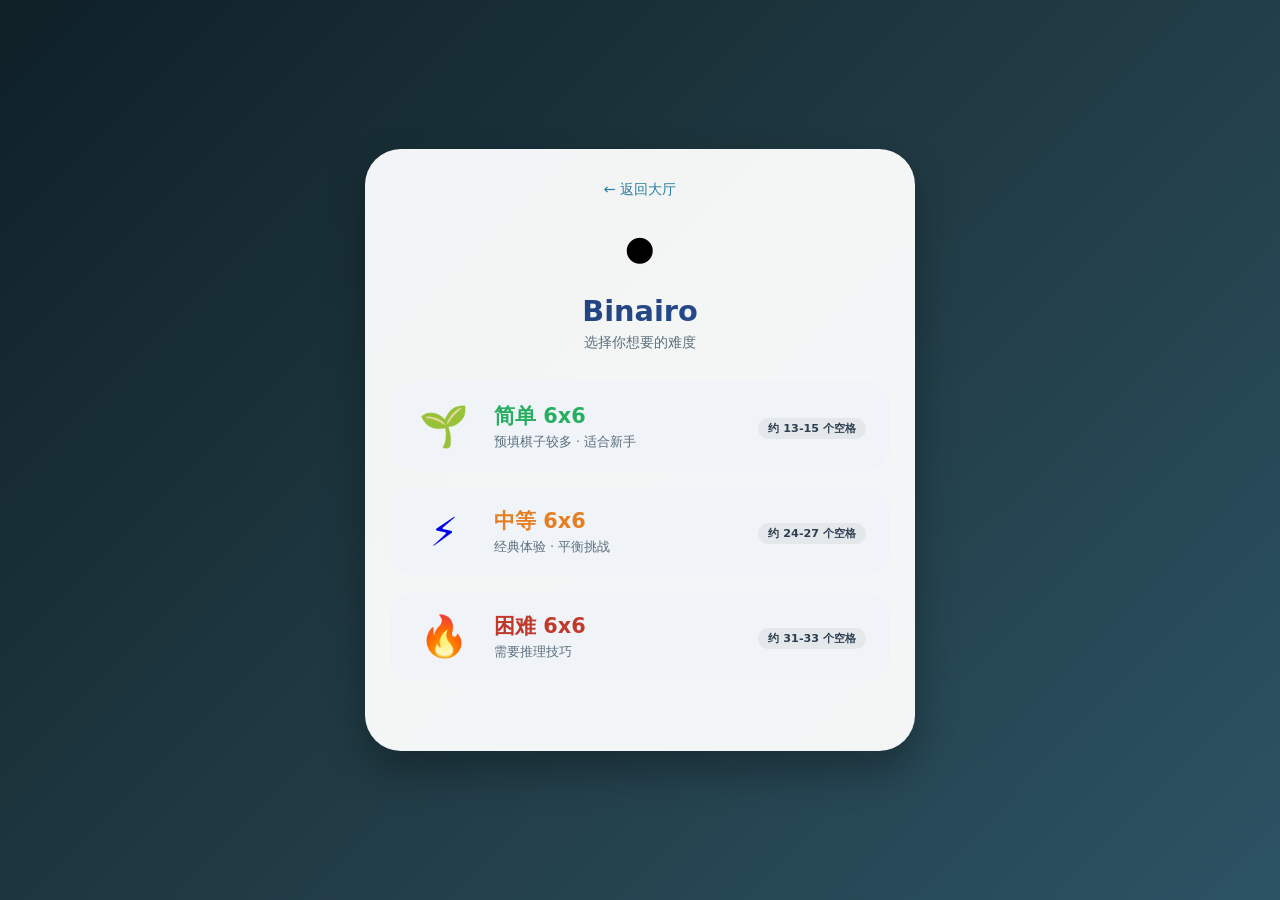
==== games/binairo/difficulty-select.html @ b173bc82 "Added new game: Binairo." ====
<!--
  Copyright (C) 2026 Lele

  This program is free software: you can redistribute it and/or modify
  it under the terms of the GNU General Public License as published by
  the Free Software Foundation, either version 3 of the License, or
  (at your option) any later version.

  This program is distributed in the hope that it will be useful,
  but WITHOUT ANY WARRANTY; without even the implied warranty of
  MERCHANTABILITY or FITNESS FOR A PARTICULAR PURPOSE.  See the
  GNU General Public License for more details.

  You should have received a copy of the GNU General Public License
  along with this program.  If not, see <https://www.gnu.org/licenses/>.
-->

<!DOCTYPE html>
<html lang="zh-CN">
<head>
  <meta charset="UTF-8">
  <meta name="viewport" content="width=device-width, initial-scale=1.0, user-scalable=no">
  <title>选择难度 | Binario</title>
  <link rel="stylesheet" href="difficulty.css?v=20260518_1">
  <link rel="icon" type="image/png" href="../../images/site-icon.png">
</head>
<body>
  <div class="container">
    <a href="../../index.html" class="back-link">← 返回大厅</a>

    <div class="game-icon">⚫</div>
    <h1>Binairo</h1>
    <p class="subtitle">选择你想要的难度</p>

    <div class="difficulty-options">
      <a href="game.html?diff=easy" class="difficulty-card easy">
        <div class="diff-icon">🌱</div>
        <div class="diff-info">
          <h3>简单 6x6</h3>
          <p>预填棋子较多 · 适合新手</p>
        </div>
        <div class="diff-stats">
          <span>约 13-15 个空格</span>
        </div>
      </a>

      <a href="game.html?diff=medium" class="difficulty-card medium">
        <div class="diff-icon">⚡</div>
        <div class="diff-info">
          <h3>中等 6x6</h3>
          <p>经典体验 · 平衡挑战</p>
        </div>
        <div class="diff-stats">
          <span>约 24-27 个空格</span>
        </div>
      </a>

      <a href="game.html?diff=hard" class="difficulty-card expert">
        <div class="diff-icon">🔥</div>
        <div class="diff-info">
          <h3>困难 6x6</h3>
          <p>需要推理技巧</p>
        </div>
        <div class="diff-stats">
          <span>约 31-33 个空格</span>
        </div>
      </a>

    </div>
  </div>

</body>
</html>
---- games/binairo/difficulty.css ----
/*
 * Copyright (C) 2026 Lele
 * 
 * This program is free software: you can redistribute it and/or modify
 * it under the terms of the GNU General Public License as published by
 * the Free Software Foundation, either version 3 of the License, or
 * (at your option) any later version.
 * 
 * This program is distributed in the hope that it will be useful,
 * but WITHOUT ANY WARRANTY; without even the implied warranty of
 * MERCHANTABILITY or FITNESS FOR A PARTICULAR PURPOSE.  See the
 * GNU General Public License for more details.
 * 
 * You should have received a copy of the GNU General Public License
 * along with this program.  If not, see <https://www.gnu.org/licenses/>.
 */

 * {
    margin: 0;
    padding: 0;
    box-sizing: border-box;
  }
  
  body {
    font-family: 'Segoe UI', 'Poppins', system-ui, -apple-system, sans-serif;
    background: linear-gradient(135deg, #0f2027, #203a43, #2c5364);
    min-height: 100vh;
    display: flex;
    justify-content: center;
    align-items: center;
    padding: 20px;
  }
  
  .container {
    background: rgba(255, 255, 255, 0.95);
    border-radius: 36px;
    padding: 30px 25px 40px;
    box-shadow: 0 20px 40px rgba(0, 0, 0, 0.3);
    max-width: 550px;
    width: 100%;
    text-align: center;
  }
  
  .back-link {
    display: inline-flex;
    align-items: center;
    gap: 6px;
    color: #2c7da0;
    text-decoration: none;
    font-size: 0.9rem;
    margin-bottom: 20px;
    transition: 0.2s;
  }
  
  .back-link:hover {
    color: #1f5068;
    transform: translateX(-3px);
  }
  
  .game-icon {
    font-size: 3.5rem;
    margin-bottom: 10px;
  }
  
  h1 {
    font-size: 1.8rem;
    background: linear-gradient(135deg, #1e3c72, #2a5298);
    background-clip: text;
    -webkit-background-clip: text;
    color: transparent;
    margin-bottom: 6px;
  }
  
  .subtitle {
    color: #5a6e7c;
    font-size: 0.85rem;
    margin-bottom: 30px;
  }
  
  .difficulty-options {
    display: flex;
    flex-direction: column;
    gap: 16px;
    margin-bottom: 30px;
  }
  
  .difficulty-card {
    display: flex;
    align-items: center;
    gap: 20px;
    background: #f0f4f8;
    border-radius: 24px;
    padding: 18px 22px;
    text-decoration: none;
    transition: all 0.2s ease;
    border: 2px solid transparent;
  }
  
  .difficulty-card:hover {
    transform: translateX(6px);
    background: #e8edf2;
  }
  
  .difficulty-card.easy:hover {
    border-color: #2ecc71;
  }
  .difficulty-card.medium:hover {
    border-color: #f39c12;
  }
  .difficulty-card.hard:hover {
    border-color: #e67e22;
  }
  .difficulty-card.expert:hover {
    border-color: #e74c3c;
  }
  
  .diff-icon {
    font-size: 2.5rem;
    width: 60px;
    text-align: center;
  }
  
  .diff-info {
    flex: 1;
    text-align: left;
  }
  
  .diff-info h3 {
    font-size: 1.3rem;
    margin-bottom: 4px;
  }
  
  .difficulty-card.easy .diff-info h3 { color: #27ae60; }
  .difficulty-card.medium .diff-info h3 { color: #e67e22; }
  .difficulty-card.hard .diff-info h3 { color: #e67e22; }
  .difficulty-card.expert .diff-info h3 { color: #c0392b; }
  
  .diff-info p {
    font-size: 0.8rem;
    color: #5a6e7c;
  }
  
  .diff-stats span {
    background: rgba(0, 0, 0, 0.05);
    padding: 4px 10px;
    border-radius: 30px;
    font-size: 0.7rem;
    font-weight: bold;
    color: #2c3e50;
    white-space: nowrap;
  }
  
  .info-text {
    background: #eef2f5;
    border-radius: 20px;
    padding: 12px 16px;
    font-size: 0.8rem;
    color: #2c3e50;
  }
  
  @media (max-width: 500px) {
    .container {
      padding: 20px 16px 30px;
    }
    
    .difficulty-card {
      padding: 14px 16px;
      gap: 12px;
    }
    
    .diff-icon {
      font-size: 2rem;
      width: 45px;
    }
    
    .diff-info h3 {
      font-size: 1.1rem;
    }
    
    .diff-info p {
      font-size: 0.7rem;
    }
    
    .diff-stats span {
      font-size: 0.6rem;
      padding: 3px 8px;
    }
  }
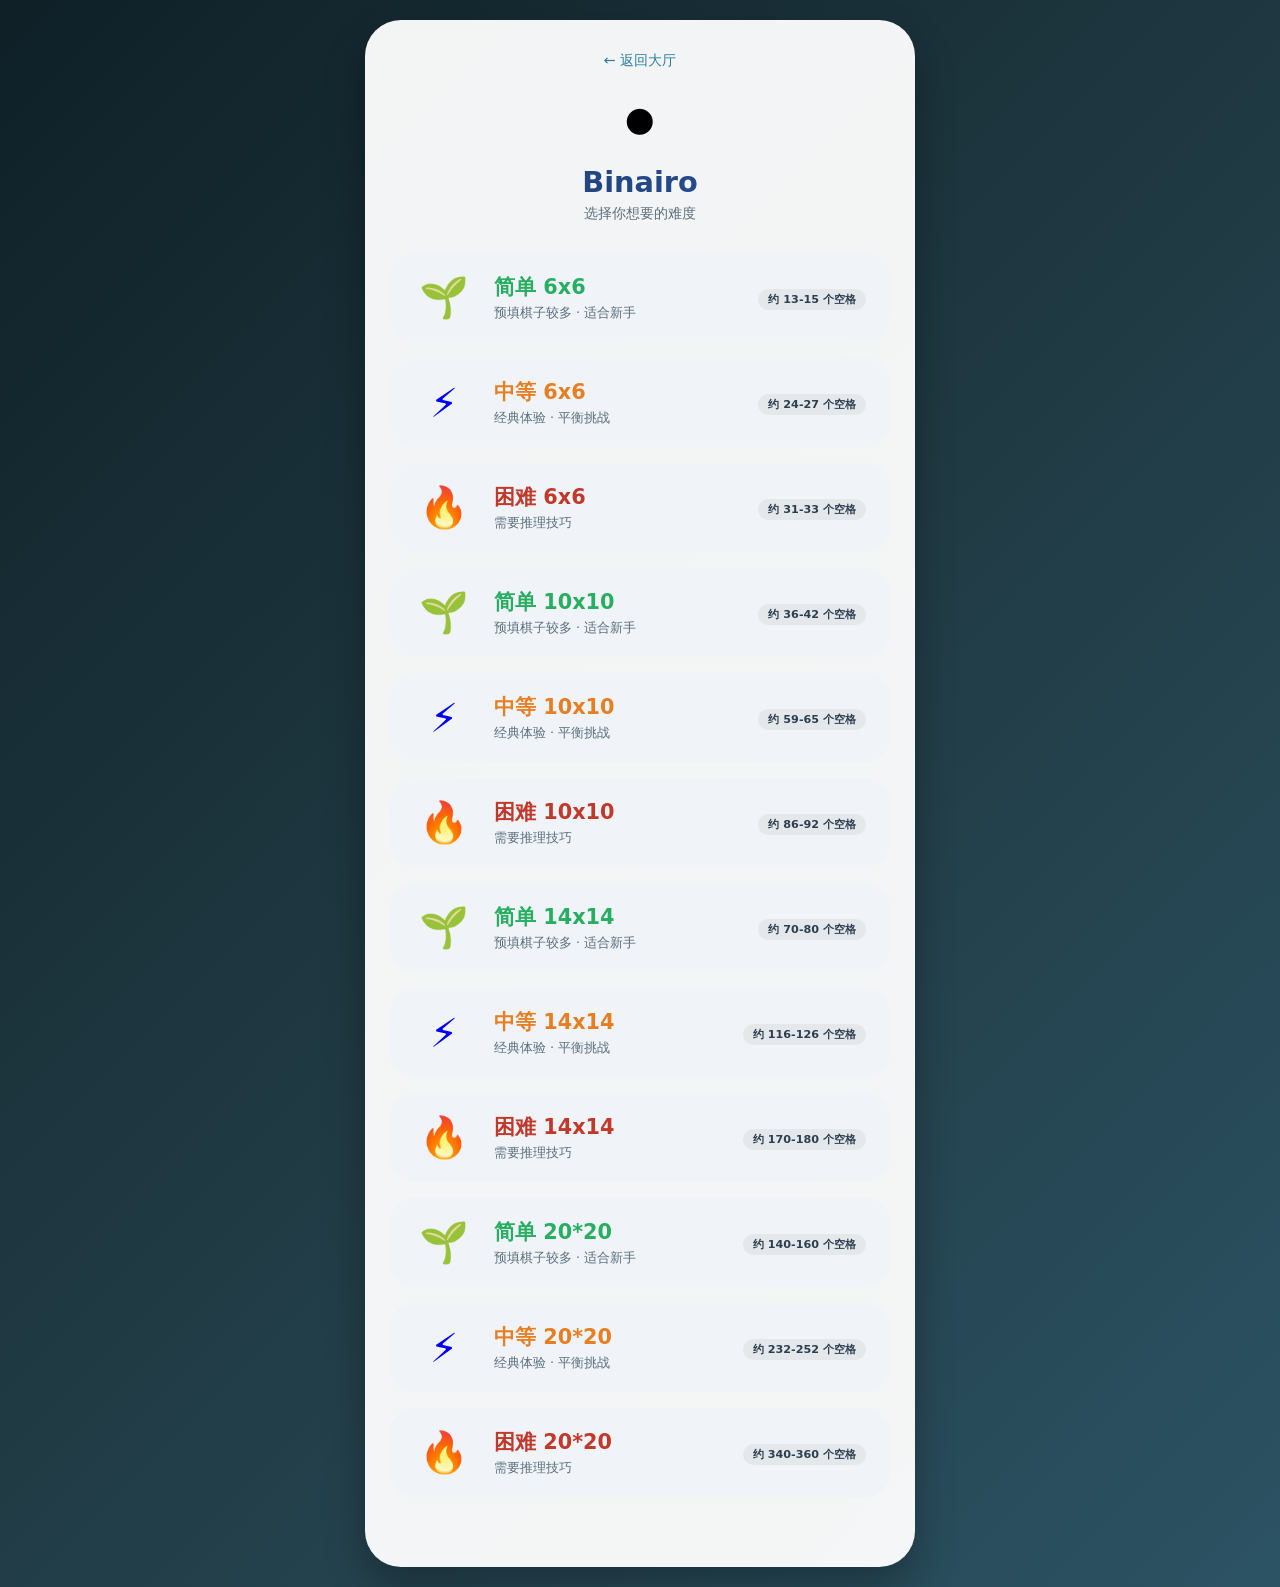
==== commit fbdcf51e: "Binairo: Added more size options." ====
--- a/games/binairo/difficulty-select.html
+++ b/games/binairo/difficulty-select.html
@@ -33,6 +33,7 @@
     <p class="subtitle">选择你想要的难度</p>
 
     <div class="difficulty-options">
+      <!-- 6x6 -->
       <a href="game.html?diff=easy" class="difficulty-card easy">
         <div class="diff-icon">🌱</div>
         <div class="diff-info">
@@ -66,6 +67,107 @@
         </div>
       </a>
 
+      <!-- 10x10 -->
+      <a href="game.html?diff=easy&size=10" class="difficulty-card easy">
+        <div class="diff-icon">🌱</div>
+        <div class="diff-info">
+          <h3>简单 10x10</h3>
+          <p>预填棋子较多 · 适合新手</p>
+        </div>
+        <div class="diff-stats">
+          <span>约 36-42 个空格</span>
+        </div>
+      </a>
+
+      <a href="game.html?diff=medium&size=10" class="difficulty-card medium">
+        <div class="diff-icon">⚡</div>
+        <div class="diff-info">
+          <h3>中等 10x10</h3>
+          <p>经典体验 · 平衡挑战</p>
+        </div>
+        <div class="diff-stats">
+          <span>约 59-65 个空格</span>
+        </div>
+      </a>
+
+      <a href="game.html?diff=hard&size=10" class="difficulty-card expert">
+        <div class="diff-icon">🔥</div>
+        <div class="diff-info">
+          <h3>困难 10x10</h3>
+          <p>需要推理技巧</p>
+        </div>
+        <div class="diff-stats">
+          <span>约 86-92 个空格</span>
+        </div>
+      </a>
+
+      <!-- 14x14 -->
+      <a href="game.html?diff=easy&size=14" class="difficulty-card easy">
+        <div class="diff-icon">🌱</div>
+        <div class="diff-info">
+          <h3>简单 14x14</h3>
+          <p>预填棋子较多 · 适合新手</p>
+        </div>
+        <div class="diff-stats">
+          <span>约 70-80 个空格</span>
+        </div>
+      </a>
+
+      <a href="game.html?diff=medium&size=14" class="difficulty-card medium">
+        <div class="diff-icon">⚡</div>
+        <div class="diff-info">
+          <h3>中等 14x14</h3>
+          <p>经典体验 · 平衡挑战</p>
+        </div>
+        <div class="diff-stats">
+          <span>约 116-126 个空格</span>
+        </div>
+      </a>
+
+      <a href="game.html?diff=hard&size=14" class="difficulty-card expert">
+        <div class="diff-icon">🔥</div>
+        <div class="diff-info">
+          <h3>困难 14x14</h3>
+          <p>需要推理技巧</p>
+        </div>
+        <div class="diff-stats">
+          <span>约 170-180 个空格</span>
+        </div>
+      </a>
+
+      <!-- 20*20 -->
+      <a href="game.html?diff=easy&size=20" class="difficulty-card easy">
+        <div class="diff-icon">🌱</div>
+        <div class="diff-info">
+          <h3>简单 20*20</h3>
+          <p>预填棋子较多 · 适合新手</p>
+        </div>
+        <div class="diff-stats">
+          <span>约 140-160 个空格</span>
+        </div>
+      </a>
+
+      <a href="game.html?diff=medium&size=20" class="difficulty-card medium">
+        <div class="diff-icon">⚡</div>
+        <div class="diff-info">
+          <h3>中等 20*20</h3>
+          <p>经典体验 · 平衡挑战</p>
+        </div>
+        <div class="diff-stats">
+          <span>约 232-252 个空格</span>
+        </div>
+      </a>
+
+      <a href="game.html?diff=hard&size=20" class="difficulty-card expert">
+        <div class="diff-icon">🔥</div>
+        <div class="diff-info">
+          <h3>困难 20*20</h3>
+          <p>需要推理技巧</p>
+        </div>
+        <div class="diff-stats">
+          <span>约 340-360 个空格</span>
+        </div>
+      </a>
     </div>
   </div>
 
